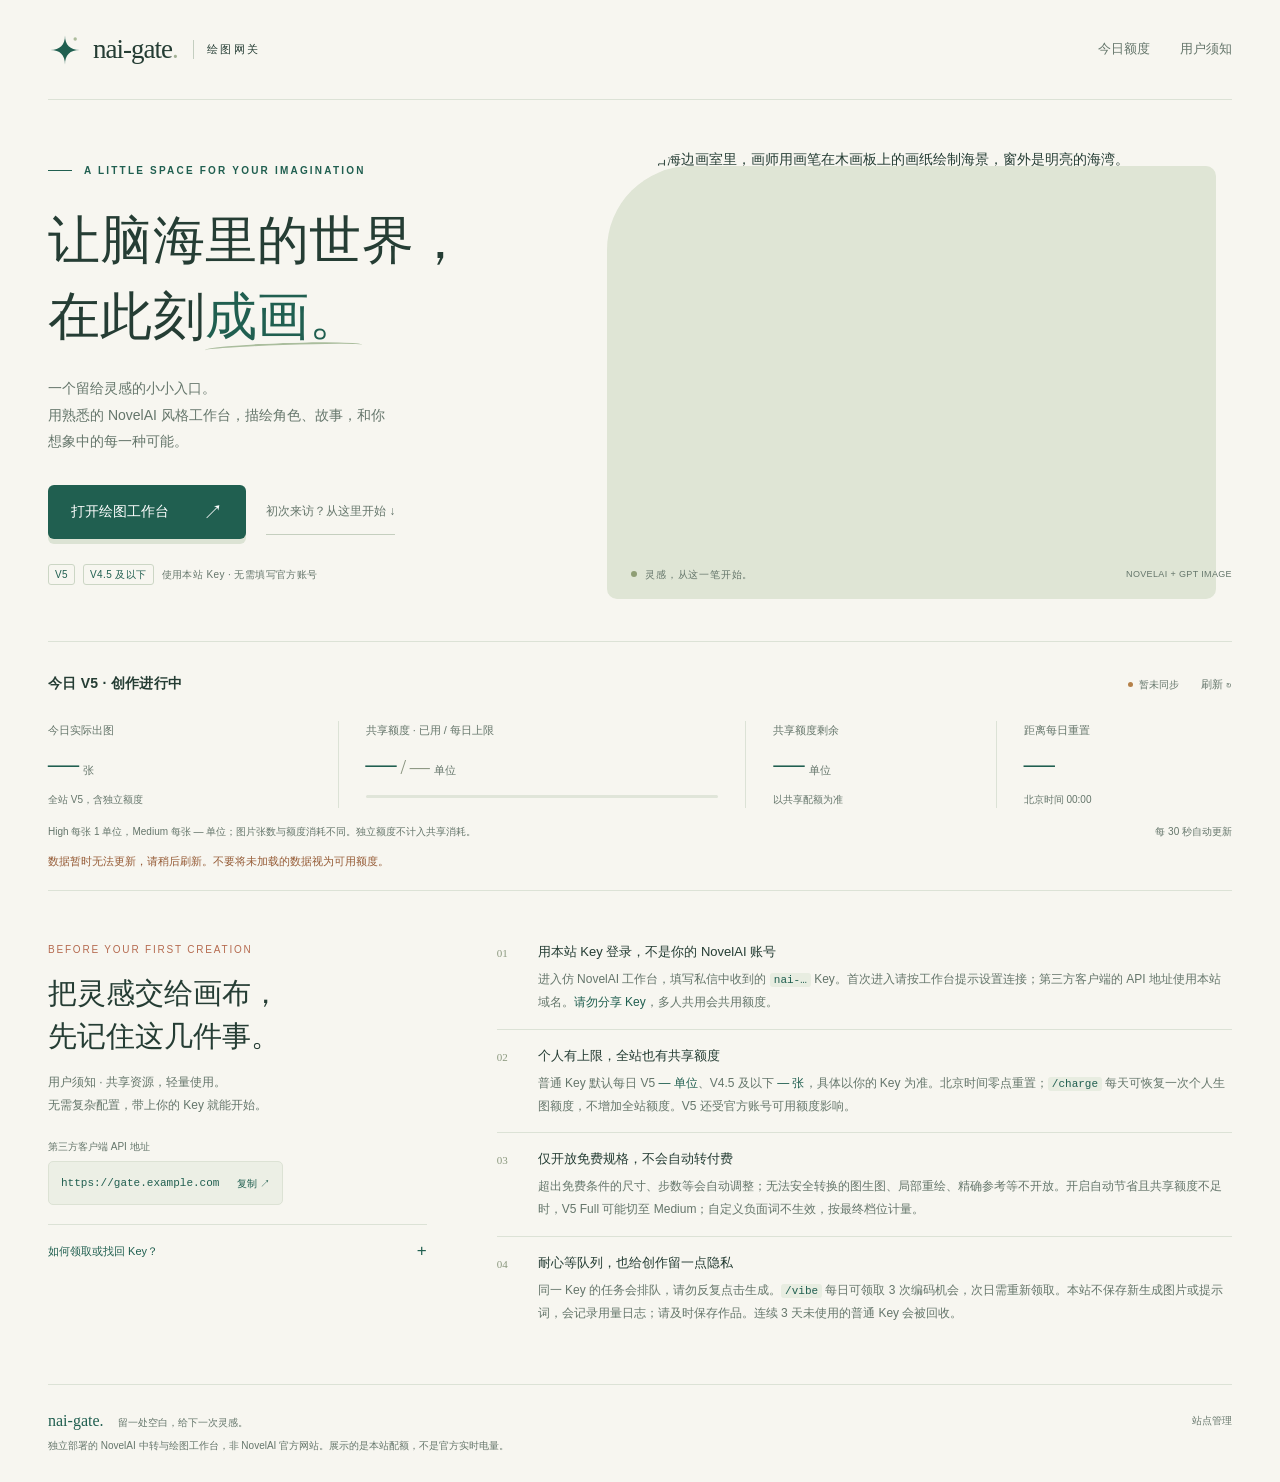
==== app/static/home.html @ 7e998dec "[verified] feat: preserve free-only quotas and Discord self-service integration" ====
<!doctype html>
<html lang="zh-CN">
<head>
<meta charset="utf-8">
<meta name="viewport" content="width=device-width,initial-scale=1">
<meta name="theme-color" content="#f7f6f0">
<meta name="description" content="NAI Gate。进入 NovelAI 风格绘图工作台，查看今日 V5 共享额度，让灵感落在画布上。">
<title>NAI Gate — 让灵感成画</title>
<link rel="icon" href="data:image/svg+xml,%3Csvg xmlns='http://www.w3.org/2000/svg' viewBox='0 0 40 40'%3E%3Crect width='40' height='40' rx='12' fill='%231e6051'/%3E%3Cpath d='M20 7Q20 20 33 20Q20 20 20 33Q20 20 7 20Q20 20 20 7' fill='%23f7f6f0'/%3E%3C/svg%3E">
<style>
:root{--paper:#f7f6f0;--white:#fffefa;--ink:#253d34;--green:#205f50;--green-dark:#16483c;--muted:#65766b;--line:#dce2d6;--soft:#edf0e6;--coral:#b56b50;--serif:"Noto Serif SC","Source Han Serif SC","Songti SC","STSong",serif;--sans:"Noto Sans CJK SC","PingFang SC","Microsoft YaHei",sans-serif}
*{box-sizing:border-box}html{scroll-behavior:smooth;scroll-padding-top:24px}body{margin:0;background:var(--paper);color:var(--ink);font-family:var(--sans);font-size:14px;line-height:1.7;-webkit-font-smoothing:antialiased}a{color:inherit;text-decoration:none}button{font:inherit;cursor:pointer}button,a{-webkit-tap-highlight-color:transparent}a:focus-visible,button:focus-visible,summary:focus-visible{outline:3px solid var(--coral);outline-offset:5px}button:disabled{cursor:wait;opacity:.6}::selection{background:#cee2d0;color:var(--green-dark)}.wrap{width:min(1240px,calc(100% - 96px));margin:auto}.skip{position:fixed;top:8px;left:8px;padding:12px;background:white;z-index:99;transform:translateY(-160%)}.skip:focus{transform:none}.nav{height:100px;display:flex;align-items:center;justify-content:space-between;gap:24px;border-bottom:1px solid var(--line)}.brand{display:flex;align-items:center;gap:11px;flex-shrink:0}.brand-mark{width:34px;height:34px;color:var(--green)}.brand-name{font-size:27px;font-family:Georgia,serif;letter-spacing:-1px;line-height:1}.brand-cn{font-size:11px;letter-spacing:.23em;border-left:1px solid #c4cec0;margin-left:4px;padding-left:13px}.nav-links{display:flex;gap:30px;align-items:center;font-size:13px}.nav-links>a:not(.nav-enter){color:var(--muted)}.nav-links>a:hover{color:var(--green)}.nav-enter{display:inline-flex;align-items:center;gap:20px;border:1px solid #b5c6b8;border-radius:6px;padding:10px 17px;min-height:44px}.arrow{font-family:Arial,sans-serif;font-size:20px;line-height:1;display:inline-block;transition:transform .2s}.nav-enter:hover .arrow,.primary:hover .arrow{transform:translateX(4px)}
.hero{display:grid;grid-template-columns:.9fr 1.1fr;gap:48px;align-items:center;padding:48px 0 42px}.eyebrow{font-size:10px;font-weight:600;letter-spacing:.22em;text-transform:uppercase;display:flex;gap:12px;align-items:center;color:var(--green)}.eyebrow:before{content:"";width:24px;height:1px;background:var(--green)}h1{font-family:var(--serif);font-size:clamp(36px,4.1vw,58px);font-weight:500;line-height:1.45;letter-spacing:.005em;margin:23px 0 21px}h1 em{font-style:normal;color:var(--green);position:relative;white-space:nowrap}h1 em:after{content:"";position:absolute;bottom:-7px;left:0;width:100%;height:7px;border-top:2px solid #aabd9d;border-radius:50%;transform:rotate(-2deg)}.intro{color:var(--muted);font-size:14px;line-height:1.9;margin:0;max-width:340px}.hero-actions{margin-top:30px;display:flex;gap:20px;align-items:center;flex-wrap:wrap}.primary{display:inline-flex;gap:34px;align-items:center;justify-content:space-between;padding:15px 23px;min-height:54px;background:var(--green);color:white;border-radius:6px;transition:background .2s,transform .2s;box-shadow:0 5px 0 #dce3d4;font-size:14px}.primary:hover{background:var(--green-dark);transform:translateY(-2px)}.sub-link{font-size:12px;color:var(--muted);padding:12px 0;border-bottom:1px solid #c5cfbf}.compat{display:flex;align-items:center;gap:8px;margin-top:25px;font-size:10px;letter-spacing:.04em;color:var(--muted)}.compat span{border:1px solid #ccd6c5;border-radius:3px;padding:1px 6px;font-size:10px;color:var(--green)}.art{margin:0;position:relative;padding:0 0 16px 16px}.art:before{content:"";position:absolute;inset:18px 16px 0 0;background:#dfe5d5;border-radius:84px 10px 10px 10px;z-index:-1}.art-image{display:block;width:100%;height:auto;aspect-ratio:3/2;object-fit:cover;object-position:center;border-radius:84px 10px 10px 10px}.art figcaption{display:flex;justify-content:space-between;align-items:center;gap:10px;margin-top:12px;font-size:10px;letter-spacing:.08em;color:var(--muted);padding-left:8px}.art-caption-title{display:flex;gap:8px;align-items:center}.art-caption-title:before{content:"";height:6px;width:6px;border-radius:50%;background:#8f9e75}.art-credit{font-size:9px;letter-spacing:.04em}
.status-section{padding:24px 0 19px;border-top:1px solid var(--line);border-bottom:1px solid var(--line)}.section-top{display:flex;justify-content:space-between;align-items:center;gap:15px;margin-bottom:18px}.section-top h2{font-size:14px;font-weight:600;margin:0;letter-spacing:.02em}.live-controls{display:flex;align-items:center;gap:13px;font-size:10px;color:var(--muted)}.live{display:inline-flex;gap:6px;align-items:center}.dot{width:5px;height:5px;border-radius:50%;background:#839182}.live[data-state="ok"] .dot{background:#3e8c6a}.live[data-state="error"] .dot{background:#b58149}.refresh{border:0;background:transparent;color:var(--muted);padding:9px 0 9px 9px;min-height:36px;font-size:11px}.refresh:hover{color:var(--green)}.stats-grid{display:grid;grid-template-columns:1fr 1.45fr .85fr .9fr;gap:27px}.stat+.stat{border-left:1px solid var(--line);padding-left:27px}.stat-label{font-size:11px;color:var(--muted);margin:0 0 4px}.stat-value{font-family:Georgia,"Times New Roman",serif;font-variant-numeric:tabular-nums;font-size:31px;line-height:1.35;color:var(--green);letter-spacing:-.02em;white-space:nowrap}.stat-value small{font-family:var(--sans);font-size:11px;color:var(--muted);margin-left:5px;letter-spacing:0}.stat-value .denom{font-size:20px;color:#88937e}.stat-description{font-size:10px;margin-top:6px;color:var(--muted)}.progress{height:3px;background:#e0e5d9;margin:10px 0 0;width:100%;overflow:hidden;border-radius:3px}.progress-fill{background:#6a8d63;width:0;height:100%;transition:width .4s}.stats-footnote{font-size:10px;color:var(--muted);margin:15px 0 0;display:flex;justify-content:space-between;gap:15px}.stats-error{font-size:11px;color:#965c37;margin:12px 0 0}.stats-error[hidden]{display:none}
.guide{display:grid;grid-template-columns:.85fr 1.65fr;gap:70px;padding:50px 0 44px}.section-index{font-size:10px;color:var(--coral);letter-spacing:.18em;text-transform:uppercase;margin-bottom:14px}.guide h2{font-family:var(--serif);font-size:29px;font-weight:500;margin:0 0 12px;line-height:1.5}.guide-intro{font-size:12px;line-height:1.9;color:var(--muted);max-width:260px;margin:0 0 22px}.endpoint{display:flex;flex-direction:column;gap:6px}.endpoint-label{font-size:10px;color:var(--muted)}.copy{display:inline-flex;align-items:center;justify-content:space-between;gap:18px;width:fit-content;max-width:100%;padding:10px 12px;background:#ecefe5;border:1px solid #dce2d4;border-radius:5px;color:var(--green);min-height:44px}.copy code{font-size:11px;font-family:"SFMono-Regular",Consolas,monospace}.copy span{font-size:10px}.rules{margin:0;list-style:none;padding:0}.rule{display:grid;grid-template-columns:27px 1fr;gap:14px;padding:15px 0;border-bottom:1px solid var(--line)}.rule:first-child{padding-top:0}.rule:last-child{border-bottom:0}.rule-number{font-size:11px;color:#8b997f;font-family:Georgia,serif;padding-top:3px}.rule h3{font-size:13px;margin:0 0 5px;font-weight:500}.rule p{font-size:12px;line-height:1.9;margin:0;color:var(--muted)}code.command{font-size:11px;color:var(--green);background:#e8ede1;padding:1px 4px;border-radius:3px}.rule strong{color:var(--green);font-weight:500}.faq{border-top:1px solid var(--line);margin-top:19px;padding-top:4px}.faq summary{cursor:pointer;min-height:44px;display:flex;align-items:center;justify-content:space-between;color:var(--green);font-size:11px;list-style:none}.faq summary::-webkit-details-marker{display:none}.faq summary:after{content:"+";font-size:17px}.faq[open] summary:after{content:"−"}.faq p{color:var(--muted);font-size:11px;line-height:1.9;margin:0 0 12px}.foot{display:flex;align-items:flex-start;justify-content:space-between;gap:30px;border-top:1px solid var(--line);padding:22px 0 28px;font-size:10px;color:var(--muted)}.foot-brand{font-family:Georgia,serif;font-size:16px;color:var(--green);margin-right:14px}.foot p{margin:3px 0 0}.foot-right{display:flex;gap:20px;padding-top:5px;flex-shrink:0}.foot a:hover{color:var(--green)}.sr-only{position:absolute;width:1px;height:1px;padding:0;margin:-1px;overflow:hidden;clip:rect(0,0,0,0);white-space:nowrap;border:0}.toast{position:fixed;bottom:24px;left:50%;transform:translateX(-50%);padding:10px 18px;background:var(--green-dark);border-radius:6px;color:white;font-size:12px;z-index:10;box-shadow:0 4px 20px #1c32242b}.toast[hidden]{display:none}
@media(min-width:1500px){.hero{padding-top:60px;padding-bottom:50px}.art-image{height:auto}}
@media(max-width:1020px){.wrap{width:calc(100% - 56px)}.hero{gap:28px;grid-template-columns:1fr 1fr}.art-image{height:auto}.nav-links{gap:20px}h1{font-size:38px}.hero-actions{gap:14px}.primary{padding:14px 18px;gap:24px}.stats-grid{gap:18px}.stat+.stat{padding-left:18px}.guide{gap:35px;grid-template-columns:.9fr 1.4fr}.stat-value{font-size:28px}}
@media(max-width:760px){.wrap{width:calc(100% - 40px)}.nav{height:78px}.brand-name{font-size:25px}.brand-cn{display:none}.nav-links{gap:16px}.nav-links .nav-status{display:none}.nav-links>a:not(.nav-enter){font-size:11px}.nav-enter{padding:9px 12px;gap:13px;font-size:11px}.hero{grid-template-columns:1fr;padding-top:30px;gap:29px;padding-bottom:29px}.eyebrow{font-size:9px}h1{font-size:40px;line-height:1.4;margin:19px 0 18px}h1 br{display:none}.intro{max-width:100%;font-size:12px}.hero-actions{margin-top:24px;gap:22px}.compat{margin-top:20px}.art{padding-left:10px;padding-bottom:11px}.art:before{inset:12px 10px 0 0;border-radius:55px 8px 8px 8px}.art-image{height:auto;aspect-ratio:3/2;object-position:center;border-radius:55px 8px 8px 8px}.art figcaption{font-size:9px;margin-top:9px}.art-credit{font-size:8px}.status-section{padding-top:19px}.section-top{margin-bottom:14px}.section-top h2{font-size:13px}.live-controls{gap:6px;font-size:9px}.stats-grid{grid-template-columns:1fr 1fr;gap:20px 18px}.stat+.stat{padding-left:18px}.stat:nth-child(3){padding-left:0;border-left:0}.stat-value{font-size:29px}.stat-label{font-size:10px}.stats-footnote{display:block;font-size:9px;line-height:1.9}.stats-footnote span{display:block}.guide{grid-template-columns:1fr;gap:26px;padding:34px 0 25px}.section-index{margin-bottom:8px}.guide h2{font-size:27px}.guide-intro{max-width:none;margin-bottom:15px}.endpoint{flex-direction:row;align-items:center;gap:14px;flex-wrap:wrap}.rule{gap:10px;padding:15px 0}.rule h3{font-size:13px}.rule p{font-size:12px}.faq{margin-top:12px}.foot{flex-direction:column;gap:12px;padding-top:20px}.foot-right{gap:25px;padding-top:0}.foot-right a{display:inline-flex;align-items:center;padding:7px 0;min-height:44px}.refresh{min-height:44px}}
@media(max-width:370px){.wrap{width:calc(100% - 32px)}h1{font-size:35px}.nav-links{gap:11px}.nav-links>a:not(.nav-enter){font-size:10px}.hero-actions{gap:15px}.primary{font-size:13px;padding:13px 15px}.art-credit{max-width:100px;text-align:right}.stat-value{font-size:26px}.stat-value .denom{font-size:17px}}
@media(prefers-reduced-motion:reduce){html{scroll-behavior:auto}*,*:before,*:after{transition:none!important;animation:none!important}}
</style>
</head>
<body>
<a class="skip" href="#main">跳至正文</a>
<div class="wrap">
<header class="nav">
<a class="brand" href="/" aria-label="NAI Gate首页"><svg class="brand-mark" viewBox="0 0 40 40" fill="none" aria-hidden="true"><path d="M20 3C20 14 26 20 37 20C26 20 20 26 20 37C20 26 14 20 3 20C14 20 20 14 20 3Z" fill="currentColor"/><circle cx="32" cy="7" r="2" fill="#adbd9d"/></svg><span class="brand-name">nai-gate<span style="color:#a3b195">.</span></span><span class="brand-cn">绘图网关</span></a>
<nav class="nav-links" aria-label="主导航"><a class="nav-status" href="#today">今日额度</a><a href="#guide">用户须知</a></nav>
</header>
<main id="main">
<section class="hero" aria-labelledby="hero-title">
<div class="hero-copy"><div class="eyebrow">A little space for your imagination</div><h1 id="hero-title">让脑海里的世界，<br>在此刻<em>成画。</em></h1><p class="intro">一个留给灵感的小小入口。<br>用熟悉的 NovelAI 风格工作台，描绘角色、故事，和你想象中的每一种可能。</p><div class="hero-actions"><a class="primary" href="/workbench/">打开绘图工作台 <span class="arrow" aria-hidden="true">↗</span></a><a class="sub-link" href="#guide">初次来访？从这里开始 ↓</a></div><div class="compat"><span>V5</span><span>V4.5 及以下</span> 使用本站 Key · 无需填写官方账号</div></div>
<figure class="art"><img class="art-image" src="/assets/gate-atelier-v1.webp?v=756417852335&amp;rev=2" width="1536" height="1024" alt="午后海边画室里，画师用画笔在木画板上的画纸绘制海景，窗外是明亮的海湾。" fetchpriority="high"><figcaption><span class="art-caption-title">灵感，从这一笔开始。</span><span class="art-credit">NOVELAI + GPT IMAGE</span></figcaption></figure>
</section>
<section class="status-section" id="today" aria-labelledby="today-title">
<div class="section-top"><h2 id="today-title">今日 V5 · 创作进行中</h2><div class="live-controls"><span class="live" id="live-state" data-state="loading"><span class="dot"></span><span id="live-label">正在读取</span></span><button class="refresh" id="refresh" type="button" aria-label="刷新今日 V5 数据">刷新 ↻</button></div></div>
<div class="stats-grid" aria-live="polite" aria-atomic="true">
<div class="stat"><p class="stat-label">今日实际出图</p><div class="stat-value"><span id="images">—</span><small>张</small></div><div class="stat-description">全站 V5，含独立额度</div></div>
<div class="stat"><p class="stat-label">共享额度 · 已用 / 每日上限</p><div class="stat-value"><span id="used">—</span><span class="denom"> / <span id="limit">—</span></span><small>单位</small></div><div class="progress" role="progressbar" aria-label="今日共享 V5 额度使用情况" aria-valuemin="0" aria-valuemax="100" aria-valuenow="0" id="progress"><div class="progress-fill" id="progress-fill"></div></div></div>
<div class="stat"><p class="stat-label">共享额度剩余</p><div class="stat-value"><span id="remaining">—</span><small>单位</small></div><div class="stat-description" id="capacity-note">以共享配额为准</div></div>
<div class="stat"><p class="stat-label">距离每日重置</p><div class="stat-value"><span id="countdown">—</span></div><div class="stat-description" id="reset-note">北京时间 00:00</div></div>
</div>
<p class="stats-footnote"><span>High 每张 1 单位，Medium 每张 <span id="medium-cost" style="display:inline">—</span> 单位；图片张数与额度消耗不同。独立额度不计入共享消耗。</span><span id="updated">每 30 秒自动更新</span></p>
<p class="stats-error" id="stats-error" role="status" hidden>数据暂时无法更新，请稍后刷新。不要将未加载的数据视为可用额度。</p>
<noscript><p class="stats-error">请启用 JavaScript 查看实时数量与额度。工作台入口和用户须知仍可正常使用。</p></noscript>
</section>
<section class="guide" id="guide" aria-labelledby="guide-title">
<div><div class="section-index">Before your first creation</div><h2 id="guide-title">把灵感交给画布，<br>先记住这几件事。</h2><p class="guide-intro">用户须知 · 共享资源，轻量使用。<br>无需复杂配置，带上你的 Key 就能开始。</p><div class="endpoint"><span class="endpoint-label">第三方客户端 API 地址</span><button class="copy" type="button" id="copy-api" aria-label="复制 API 地址 https://gate.example.com"><code>https://gate.example.com</code><span id="copy-label">复制 ↗</span></button></div><details class="faq"><summary>如何领取或找回 Key？</summary><p>在本站 Discord 服务器使用 <code class="command">/register</code> 申请（以当时开放状态及资格要求为准），Key 仅通过私信发送。已有 Key 或因连续 3 天未使用而被回收，可使用 <code class="command">/find</code> 找回。请允许机器人私信，不要在公开频道粘贴 Key。</p></details></div>
<div><ol class="rules">
<li class="rule"><span class="rule-number" aria-hidden="true">01</span><div><h3>用本站 Key 登录，不是你的 NovelAI 账号</h3><p>进入仿 NovelAI 工作台，填写私信中收到的 <code class="command">nai-…</code> Key。首次进入请按工作台提示设置连接；第三方客户端的 API 地址使用本站域名。<strong>请勿分享 Key</strong>，多人共用会共用额度。</p></div></li>
<li class="rule"><span class="rule-number" aria-hidden="true">02</span><div><h3>个人有上限，全站也有共享额度</h3><p>普通 Key 默认每日 V5 <strong><span id="personal-v5">—</span> 单位</strong>、V4.5 及以下 <strong><span id="personal-legacy">—</span> 张</strong>，具体以你的 Key 为准。北京时间零点重置；<code class="command">/charge</code> 每天可恢复一次个人生图额度，不增加全站额度。V5 还受官方账号可用额度影响。</p></div></li>
<li class="rule"><span class="rule-number" aria-hidden="true">03</span><div><h3>仅开放免费规格，不会自动转付费</h3><p>超出免费条件的尺寸、步数等会自动调整；无法安全转换的图生图、局部重绘、精确参考等不开放。开启自动节省且共享额度不足时，V5 Full 可能切至 Medium；自定义负面词不生效，按最终档位计量。</p></div></li>
<li class="rule"><span class="rule-number" aria-hidden="true">04</span><div><h3>耐心等队列，也给创作留一点隐私</h3><p>同一 Key 的任务会排队，请勿反复点击生成。<code class="command">/vibe</code> 每日可领取 3 次编码机会，次日需重新领取。本站不保存新生成图片或提示词，会记录用量日志；请及时保存作品。连续 3 天未使用的普通 Key 会被回收。</p></div></li>
</ol></div>
</section>
</main>
<footer class="foot"><div><span class="foot-brand">nai-gate.</span><span>留一处空白，给下一次灵感。</span><p>独立部署的 NovelAI 中转与绘图工作台，非 NovelAI 官方网站。展示的是本站配额，不是官方实时电量。</p></div><div class="foot-right"><a href="/admin">站点管理</a></div></footer>
</div>
<div class="toast" id="toast" role="status" aria-live="polite" hidden></div>
<script>
(() => {
'use strict';
const $ = id => document.getElementById(id);
const fmt = value => new Intl.NumberFormat('zh-CN', {maximumFractionDigits:2}).format(value);
let busy = false, resetAt = 0, serverOffset = 0, day = '', toastTimer, loaded = false;
function showToast(message) { $('toast').textContent = message; $('toast').hidden = false; clearTimeout(toastTimer); toastTimer = setTimeout(() => {$('toast').hidden = true;}, 3000); }
function tick() {
  if (!resetAt) return;
  const left = Math.max(0, Math.ceil(resetAt - (Date.now()/1000 + serverOffset)));
  const h = String(Math.floor(left/3600)).padStart(2,'0');
  const m = String(Math.floor(left%3600/60)).padStart(2,'0');
  const s = String(left%60).padStart(2,'0');
  $('countdown').textContent = `${h}:${m}:${s}`;
  if (!left && !busy) { resetAt = 0; refresh(); }
}
async function refresh() {
  if (busy) return;
  busy = true; $('refresh').disabled = true;
  try {
    const response = await fetch('/api/public/stats', {cache:'no-store', credentials:'omit', signal:AbortSignal.timeout(12000)});
    if (!response.ok) throw new Error('stats_unavailable');
    const data = await response.json();
    for (const key of ['v5_images_today','shared_v5_used','shared_v5_limit','medium_cost','personal_v5_limit','personal_legacy_limit','refreshed_at']) {
      if (typeof data[key] !== 'number' || !Number.isFinite(data[key]) || data[key] < 0) throw new Error('invalid_stats');
    }
    $('images').textContent = fmt(data.v5_images_today);
    $('used').textContent = fmt(data.shared_v5_used);
    const limited = data.shared_v5_limit > 0;
    $('limit').textContent = limited ? fmt(data.shared_v5_limit) : '不限';
    $('remaining').textContent = limited ? fmt(Math.max(0, data.shared_v5_limit-data.shared_v5_used)) : '不限';
    $('capacity-note').textContent = limited && data.shared_v5_used >= data.shared_v5_limit ? '今日共享额度已用尽' : '以共享配额为准';
    const percent = limited ? Math.min(100,Math.max(0,data.shared_v5_used/data.shared_v5_limit*100)) : 0;
    $('progress-fill').style.width = `${percent}%`;
    $('progress').setAttribute('aria-valuenow',String(Math.round(percent)));
    $('progress').setAttribute('aria-valuetext',limited ? `${fmt(data.shared_v5_used)} / ${fmt(data.shared_v5_limit)} 单位` : '未设置本站共享上限');
    $('medium-cost').textContent = fmt(data.medium_cost);
    $('personal-v5').textContent = data.personal_v5_limit > 0 ? fmt(data.personal_v5_limit) : '不限';
    $('personal-legacy').textContent = data.personal_legacy_limit > 0 ? fmt(data.personal_legacy_limit) : '不限';
    serverOffset = data.refreshed_at - Date.now()/1000;
    resetAt = typeof data.reset_at === 'number' ? data.reset_at : Date.parse(data.reset_at)/1000;
    day = data.day;
    $('reset-note').textContent = data.timezone === 'Asia/Shanghai' ? '北京时间 00:00' : `${data.timezone} 00:00`;
    if (Number.isFinite(resetAt)) tick(); else { resetAt = 0; $('countdown').textContent = '零点'; }
    const clock = new Intl.DateTimeFormat('zh-CN',{timeZone:data.timezone,hour:'2-digit',minute:'2-digit',second:'2-digit',hour12:false}).format(new Date(data.refreshed_at*1000));
    $('updated').textContent = `${day} · ${clock} 更新 · 每 30 秒刷新`;
    $('live-state').dataset.state = 'ok'; $('live-label').textContent = '数据已同步';
    $('stats-error').hidden = true; loaded = true;
  } catch (_) {
    $('live-state').dataset.state = 'error'; $('live-label').textContent = '暂未同步';
    $('stats-error').textContent = loaded ? '数据暂时无法更新，当前保留上次结果，请勿将其视为实时可用额度。' : '数据暂时无法更新，请稍后刷新。不要将未加载的数据视为可用额度。';
    $('stats-error').hidden = false;
    if (loaded) $('updated').textContent = '上次更新：' + $('updated').textContent.replace(/^上次更新：/,'').replace(' · 每 30 秒刷新','');
  } finally { busy = false; $('refresh').disabled = false; }
}
$('refresh').addEventListener('click',refresh);
$('copy-api').addEventListener('click',async () => {
  try { await navigator.clipboard.writeText('https://gate.example.com'); $('copy-label').textContent = '已复制 ✓'; showToast('API 地址已复制'); setTimeout(() => {$('copy-label').textContent = '复制 ↗';},2500); }
  catch (_) { showToast('无法自动复制，请手动复制 https://gate.example.com'); }
});
refresh();
setInterval(() => {if (!document.hidden) refresh();},30000);
setInterval(() => {if (!document.hidden) tick();},1000);
document.addEventListener('visibilitychange', () => { if (!document.hidden) refresh(); });
})();
</script>
</body>
</html>
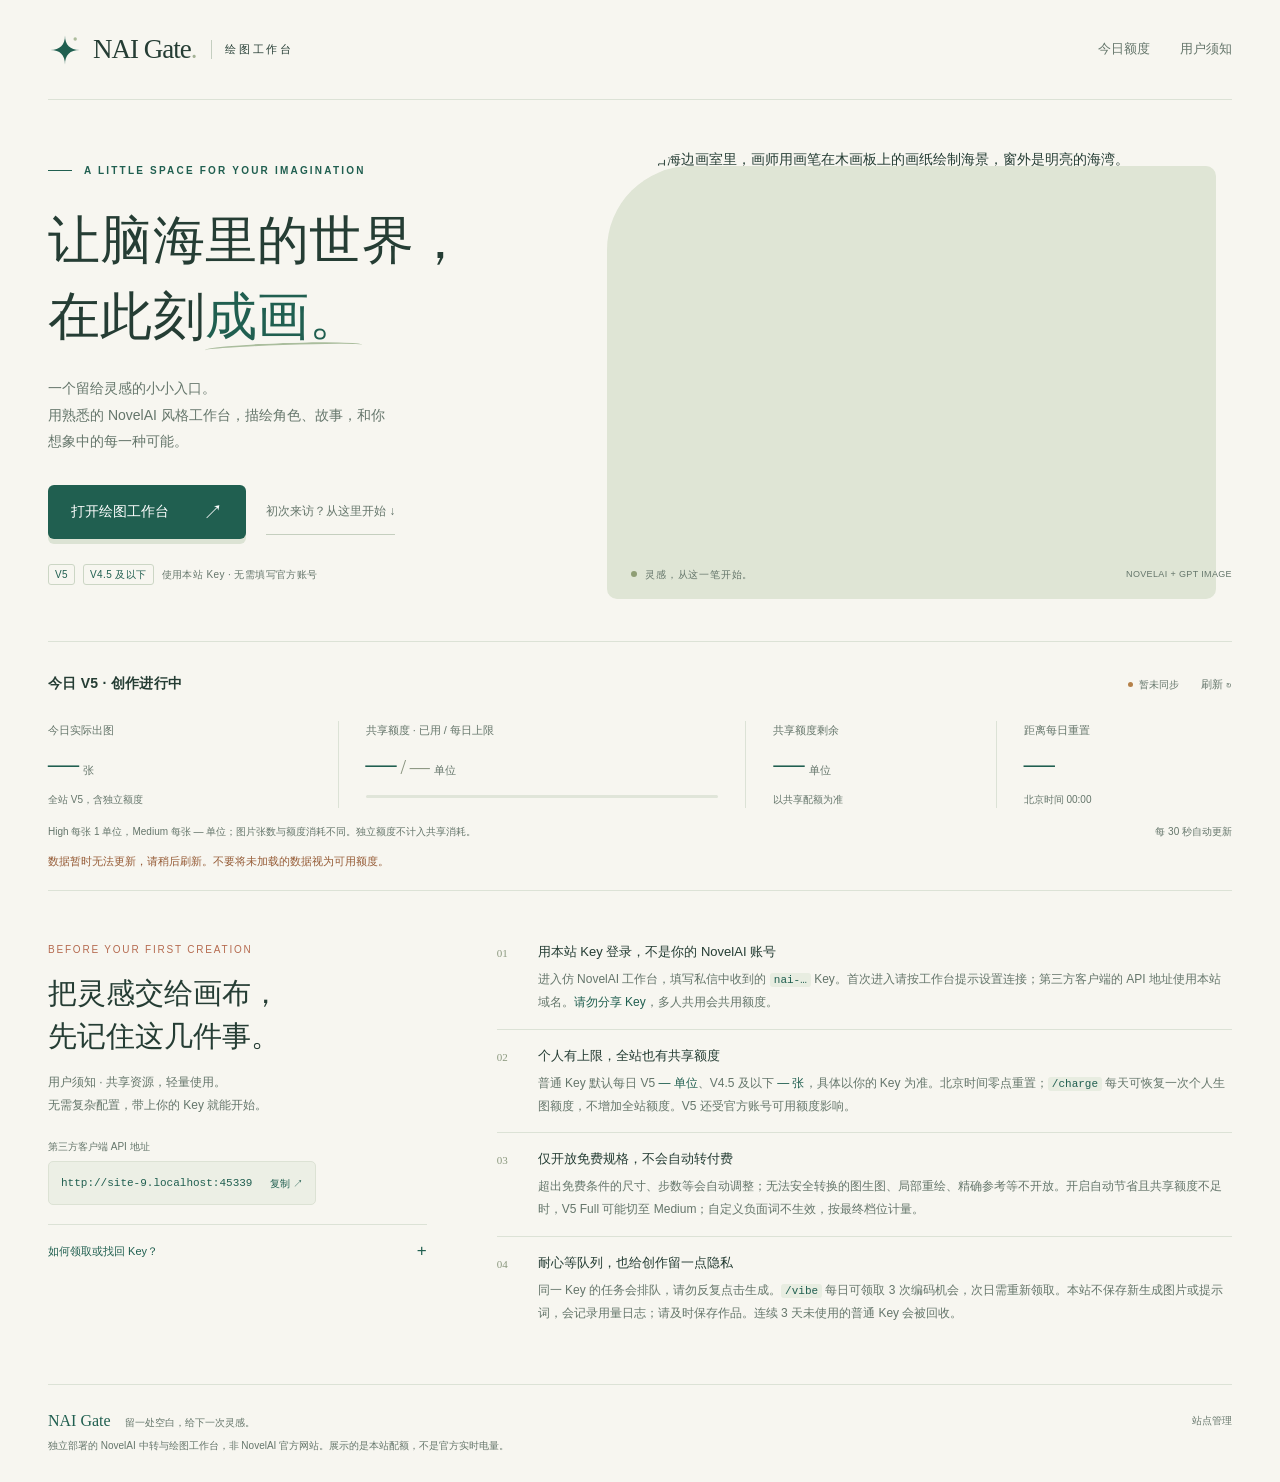
==== commit b1362215: "[verified] fix: remove private deployment details from public source" ====
--- a/app/static/home.html
+++ b/app/static/home.html
@@ -24,7 +24,7 @@
 <a class="skip" href="#main">跳至正文</a>
 <div class="wrap">
 <header class="nav">
-<a class="brand" href="/" aria-label="NAI Gate首页"><svg class="brand-mark" viewBox="0 0 40 40" fill="none" aria-hidden="true"><path d="M20 3C20 14 26 20 37 20C26 20 20 26 20 37C20 26 14 20 3 20C14 20 20 14 20 3Z" fill="currentColor"/><circle cx="32" cy="7" r="2" fill="#adbd9d"/></svg><span class="brand-name">nai-gate<span style="color:#a3b195">.</span></span><span class="brand-cn">绘图网关</span></a>
+<a class="brand" href="/" aria-label="NAI Gate 首页"><svg class="brand-mark" viewBox="0 0 40 40" fill="none" aria-hidden="true"><path d="M20 3C20 14 26 20 37 20C26 20 20 26 20 37C20 26 14 20 3 20C14 20 20 14 20 3Z" fill="currentColor"/><circle cx="32" cy="7" r="2" fill="#adbd9d"/></svg><span class="brand-name">NAI Gate<span style="color:#a3b195">.</span></span><span class="brand-cn">绘图工作台</span></a>
 <nav class="nav-links" aria-label="主导航"><a class="nav-status" href="#today">今日额度</a><a href="#guide">用户须知</a></nav>
 </header>
 <main id="main">
@@ -45,7 +45,7 @@
 <noscript><p class="stats-error">请启用 JavaScript 查看实时数量与额度。工作台入口和用户须知仍可正常使用。</p></noscript>
 </section>
 <section class="guide" id="guide" aria-labelledby="guide-title">
-<div><div class="section-index">Before your first creation</div><h2 id="guide-title">把灵感交给画布，<br>先记住这几件事。</h2><p class="guide-intro">用户须知 · 共享资源，轻量使用。<br>无需复杂配置，带上你的 Key 就能开始。</p><div class="endpoint"><span class="endpoint-label">第三方客户端 API 地址</span><button class="copy" type="button" id="copy-api" aria-label="复制 API 地址 https://gate.example.com"><code>https://gate.example.com</code><span id="copy-label">复制 ↗</span></button></div><details class="faq"><summary>如何领取或找回 Key？</summary><p>在本站 Discord 服务器使用 <code class="command">/register</code> 申请（以当时开放状态及资格要求为准），Key 仅通过私信发送。已有 Key 或因连续 3 天未使用而被回收，可使用 <code class="command">/find</code> 找回。请允许机器人私信，不要在公开频道粘贴 Key。</p></details></div>
+<div><div class="section-index">Before your first creation</div><h2 id="guide-title">把灵感交给画布，<br>先记住这几件事。</h2><p class="guide-intro">用户须知 · 共享资源，轻量使用。<br>无需复杂配置，带上你的 Key 就能开始。</p><div class="endpoint"><span class="endpoint-label">第三方客户端 API 地址</span><button class="copy" type="button" id="copy-api" aria-label="复制当前站点 API 地址"><code id="api-origin">当前站点地址</code><span id="copy-label">复制 ↗</span></button></div><details class="faq"><summary>如何领取或找回 Key？</summary><p>在本站 Discord 服务器使用 <code class="command">/register</code> 申请（以当时开放状态及资格要求为准），Key 仅通过私信发送。已有 Key 或因连续 3 天未使用而被回收，可使用 <code class="command">/find</code> 找回。请允许机器人私信，不要在公开频道粘贴 Key。</p></details></div>
 <div><ol class="rules">
 <li class="rule"><span class="rule-number" aria-hidden="true">01</span><div><h3>用本站 Key 登录，不是你的 NovelAI 账号</h3><p>进入仿 NovelAI 工作台，填写私信中收到的 <code class="command">nai-…</code> Key。首次进入请按工作台提示设置连接；第三方客户端的 API 地址使用本站域名。<strong>请勿分享 Key</strong>，多人共用会共用额度。</p></div></li>
 <li class="rule"><span class="rule-number" aria-hidden="true">02</span><div><h3>个人有上限，全站也有共享额度</h3><p>普通 Key 默认每日 V5 <strong><span id="personal-v5">—</span> 单位</strong>、V4.5 及以下 <strong><span id="personal-legacy">—</span> 张</strong>，具体以你的 Key 为准。北京时间零点重置；<code class="command">/charge</code> 每天可恢复一次个人生图额度，不增加全站额度。V5 还受官方账号可用额度影响。</p></div></li>
@@ -54,13 +54,16 @@
 </ol></div>
 </section>
 </main>
-<footer class="foot"><div><span class="foot-brand">nai-gate.</span><span>留一处空白，给下一次灵感。</span><p>独立部署的 NovelAI 中转与绘图工作台，非 NovelAI 官方网站。展示的是本站配额，不是官方实时电量。</p></div><div class="foot-right"><a href="/admin">站点管理</a></div></footer>
+<footer class="foot"><div><span class="foot-brand">NAI Gate</span><span>留一处空白，给下一次灵感。</span><p>独立部署的 NovelAI 中转与绘图工作台，非 NovelAI 官方网站。展示的是本站配额，不是官方实时电量。</p></div><div class="foot-right"><a href="/admin">站点管理</a></div></footer>
 </div>
 <div class="toast" id="toast" role="status" aria-live="polite" hidden></div>
 <script>
 (() => {
 'use strict';
 const $ = id => document.getElementById(id);
+const apiOrigin = window.location.origin;
+$('api-origin').textContent = apiOrigin;
+$('copy-api').setAttribute('aria-label', `复制 API 地址 ${apiOrigin}`);
 const fmt = value => new Intl.NumberFormat('zh-CN', {maximumFractionDigits:2}).format(value);
 let busy = false, resetAt = 0, serverOffset = 0, day = '', toastTimer, loaded = false;
 function showToast(message) { $('toast').textContent = message; $('toast').hidden = false; clearTimeout(toastTimer); toastTimer = setTimeout(() => {$('toast').hidden = true;}, 3000); }
@@ -114,8 +117,8 @@
 }
 $('refresh').addEventListener('click',refresh);
 $('copy-api').addEventListener('click',async () => {
-  try { await navigator.clipboard.writeText('https://gate.example.com'); $('copy-label').textContent = '已复制 ✓'; showToast('API 地址已复制'); setTimeout(() => {$('copy-label').textContent = '复制 ↗';},2500); }
-  catch (_) { showToast('无法自动复制，请手动复制 https://gate.example.com'); }
+  try { await navigator.clipboard.writeText(apiOrigin); $('copy-label').textContent = '已复制 ✓'; showToast('API 地址已复制'); setTimeout(() => {$('copy-label').textContent = '复制 ↗';},2500); }
+  catch (_) { showToast(`无法自动复制，请手动复制 ${apiOrigin}`); }
 });
 refresh();
 setInterval(() => {if (!document.hidden) refresh();},30000);
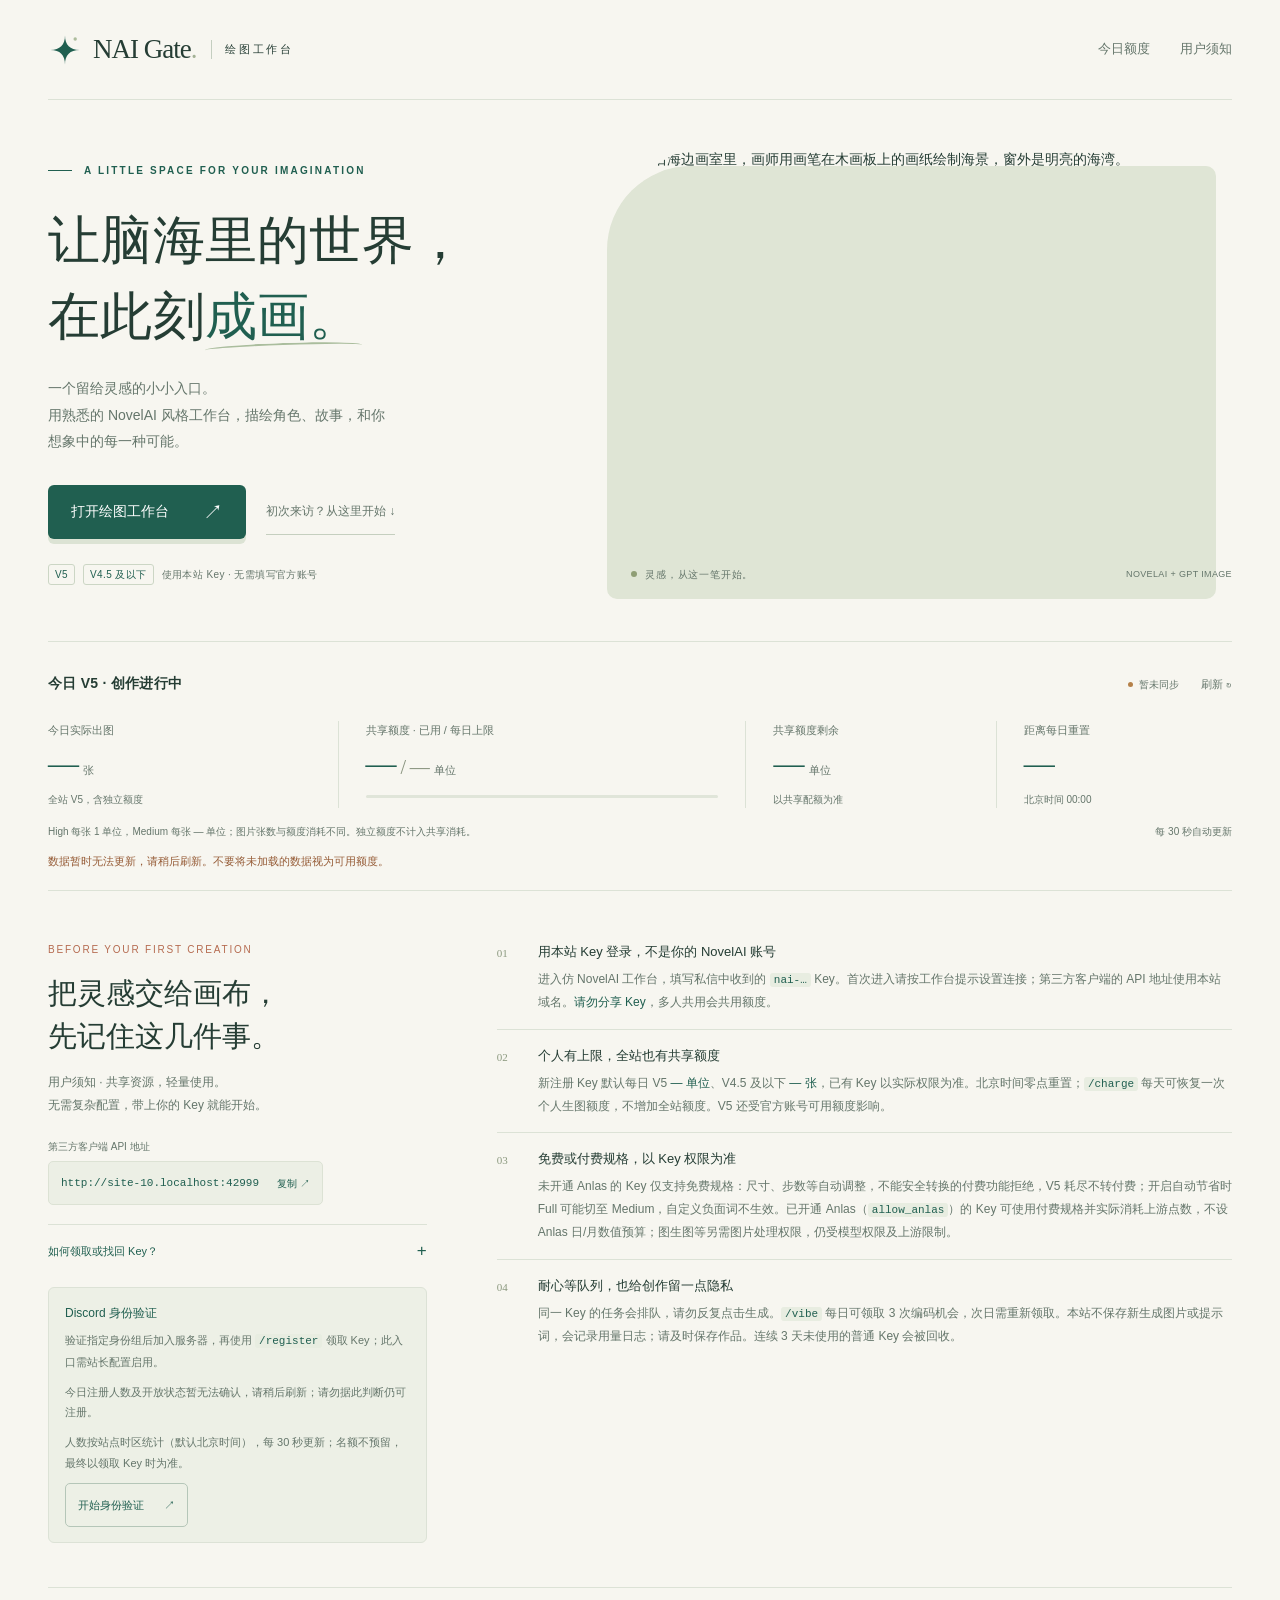
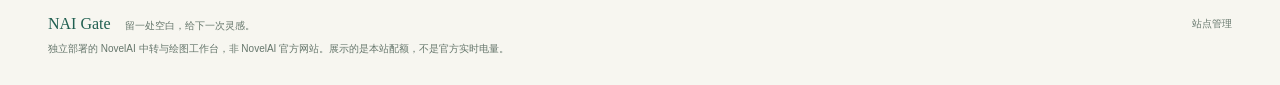
==== commit c44dc329: "[verified] feat: sync registration controls and queue observability" ====
--- a/app/static/home.html
+++ b/app/static/home.html
@@ -13,6 +13,7 @@
 .hero{display:grid;grid-template-columns:.9fr 1.1fr;gap:48px;align-items:center;padding:48px 0 42px}.eyebrow{font-size:10px;font-weight:600;letter-spacing:.22em;text-transform:uppercase;display:flex;gap:12px;align-items:center;color:var(--green)}.eyebrow:before{content:"";width:24px;height:1px;background:var(--green)}h1{font-family:var(--serif);font-size:clamp(36px,4.1vw,58px);font-weight:500;line-height:1.45;letter-spacing:.005em;margin:23px 0 21px}h1 em{font-style:normal;color:var(--green);position:relative;white-space:nowrap}h1 em:after{content:"";position:absolute;bottom:-7px;left:0;width:100%;height:7px;border-top:2px solid #aabd9d;border-radius:50%;transform:rotate(-2deg)}.intro{color:var(--muted);font-size:14px;line-height:1.9;margin:0;max-width:340px}.hero-actions{margin-top:30px;display:flex;gap:20px;align-items:center;flex-wrap:wrap}.primary{display:inline-flex;gap:34px;align-items:center;justify-content:space-between;padding:15px 23px;min-height:54px;background:var(--green);color:white;border-radius:6px;transition:background .2s,transform .2s;box-shadow:0 5px 0 #dce3d4;font-size:14px}.primary:hover{background:var(--green-dark);transform:translateY(-2px)}.sub-link{font-size:12px;color:var(--muted);padding:12px 0;border-bottom:1px solid #c5cfbf}.compat{display:flex;align-items:center;gap:8px;margin-top:25px;font-size:10px;letter-spacing:.04em;color:var(--muted)}.compat span{border:1px solid #ccd6c5;border-radius:3px;padding:1px 6px;font-size:10px;color:var(--green)}.art{margin:0;position:relative;padding:0 0 16px 16px}.art:before{content:"";position:absolute;inset:18px 16px 0 0;background:#dfe5d5;border-radius:84px 10px 10px 10px;z-index:-1}.art-image{display:block;width:100%;height:auto;aspect-ratio:3/2;object-fit:cover;object-position:center;border-radius:84px 10px 10px 10px}.art figcaption{display:flex;justify-content:space-between;align-items:center;gap:10px;margin-top:12px;font-size:10px;letter-spacing:.08em;color:var(--muted);padding-left:8px}.art-caption-title{display:flex;gap:8px;align-items:center}.art-caption-title:before{content:"";height:6px;width:6px;border-radius:50%;background:#8f9e75}.art-credit{font-size:9px;letter-spacing:.04em}
 .status-section{padding:24px 0 19px;border-top:1px solid var(--line);border-bottom:1px solid var(--line)}.section-top{display:flex;justify-content:space-between;align-items:center;gap:15px;margin-bottom:18px}.section-top h2{font-size:14px;font-weight:600;margin:0;letter-spacing:.02em}.live-controls{display:flex;align-items:center;gap:13px;font-size:10px;color:var(--muted)}.live{display:inline-flex;gap:6px;align-items:center}.dot{width:5px;height:5px;border-radius:50%;background:#839182}.live[data-state="ok"] .dot{background:#3e8c6a}.live[data-state="error"] .dot{background:#b58149}.refresh{border:0;background:transparent;color:var(--muted);padding:9px 0 9px 9px;min-height:36px;font-size:11px}.refresh:hover{color:var(--green)}.stats-grid{display:grid;grid-template-columns:1fr 1.45fr .85fr .9fr;gap:27px}.stat+.stat{border-left:1px solid var(--line);padding-left:27px}.stat-label{font-size:11px;color:var(--muted);margin:0 0 4px}.stat-value{font-family:Georgia,"Times New Roman",serif;font-variant-numeric:tabular-nums;font-size:31px;line-height:1.35;color:var(--green);letter-spacing:-.02em;white-space:nowrap}.stat-value small{font-family:var(--sans);font-size:11px;color:var(--muted);margin-left:5px;letter-spacing:0}.stat-value .denom{font-size:20px;color:#88937e}.stat-description{font-size:10px;margin-top:6px;color:var(--muted)}.progress{height:3px;background:#e0e5d9;margin:10px 0 0;width:100%;overflow:hidden;border-radius:3px}.progress-fill{background:#6a8d63;width:0;height:100%;transition:width .4s}.stats-footnote{font-size:10px;color:var(--muted);margin:15px 0 0;display:flex;justify-content:space-between;gap:15px}.stats-error{font-size:11px;color:#965c37;margin:12px 0 0}.stats-error[hidden]{display:none}
 .guide{display:grid;grid-template-columns:.85fr 1.65fr;gap:70px;padding:50px 0 44px}.section-index{font-size:10px;color:var(--coral);letter-spacing:.18em;text-transform:uppercase;margin-bottom:14px}.guide h2{font-family:var(--serif);font-size:29px;font-weight:500;margin:0 0 12px;line-height:1.5}.guide-intro{font-size:12px;line-height:1.9;color:var(--muted);max-width:260px;margin:0 0 22px}.endpoint{display:flex;flex-direction:column;gap:6px}.endpoint-label{font-size:10px;color:var(--muted)}.copy{display:inline-flex;align-items:center;justify-content:space-between;gap:18px;width:fit-content;max-width:100%;padding:10px 12px;background:#ecefe5;border:1px solid #dce2d4;border-radius:5px;color:var(--green);min-height:44px}.copy code{font-size:11px;font-family:"SFMono-Regular",Consolas,monospace}.copy span{font-size:10px}.rules{margin:0;list-style:none;padding:0}.rule{display:grid;grid-template-columns:27px 1fr;gap:14px;padding:15px 0;border-bottom:1px solid var(--line)}.rule:first-child{padding-top:0}.rule:last-child{border-bottom:0}.rule-number{font-size:11px;color:#8b997f;font-family:Georgia,serif;padding-top:3px}.rule h3{font-size:13px;margin:0 0 5px;font-weight:500}.rule p{font-size:12px;line-height:1.9;margin:0;color:var(--muted)}code.command{font-size:11px;color:var(--green);background:#e8ede1;padding:1px 4px;border-radius:3px}.rule strong{color:var(--green);font-weight:500}.faq{border-top:1px solid var(--line);margin-top:19px;padding-top:4px}.faq summary{cursor:pointer;min-height:44px;display:flex;align-items:center;justify-content:space-between;color:var(--green);font-size:11px;list-style:none}.faq summary::-webkit-details-marker{display:none}.faq summary:after{content:"+";font-size:17px}.faq[open] summary:after{content:"−"}.faq p{color:var(--muted);font-size:11px;line-height:1.9;margin:0 0 12px}.foot{display:flex;align-items:flex-start;justify-content:space-between;gap:30px;border-top:1px solid var(--line);padding:22px 0 28px;font-size:10px;color:var(--muted)}.foot-brand{font-family:Georgia,serif;font-size:16px;color:var(--green);margin-right:14px}.foot p{margin:3px 0 0}.foot-right{display:flex;gap:20px;padding-top:5px;flex-shrink:0}.foot a:hover{color:var(--green)}.sr-only{position:absolute;width:1px;height:1px;padding:0;margin:-1px;overflow:hidden;clip:rect(0,0,0,0);white-space:nowrap;border:0}.toast{position:fixed;bottom:24px;left:50%;transform:translateX(-50%);padding:10px 18px;background:var(--green-dark);border-radius:6px;color:white;font-size:12px;z-index:10;box-shadow:0 4px 20px #1c32242b}.toast[hidden]{display:none}
+.discord-verify{margin-top:14px;padding:15px 16px;border:1px solid var(--line);border-radius:6px;background:var(--soft)}.discord-verify h3{font-size:12px;font-weight:500;color:var(--green);margin:0 0 6px}.discord-verify p{font-size:11px;line-height:1.9;color:var(--muted);margin:0 0 9px}.discord-verify a{display:inline-flex;align-items:center;gap:20px;min-height:44px;padding:8px 12px;border:1px solid #b5c6b8;border-radius:5px;color:var(--green);font-size:11px}.discord-verify a:hover{background:var(--white)}
 @media(min-width:1500px){.hero{padding-top:60px;padding-bottom:50px}.art-image{height:auto}}
 @media(max-width:1020px){.wrap{width:calc(100% - 56px)}.hero{gap:28px;grid-template-columns:1fr 1fr}.art-image{height:auto}.nav-links{gap:20px}h1{font-size:38px}.hero-actions{gap:14px}.primary{padding:14px 18px;gap:24px}.stats-grid{gap:18px}.stat+.stat{padding-left:18px}.guide{gap:35px;grid-template-columns:.9fr 1.4fr}.stat-value{font-size:28px}}
 @media(max-width:760px){.wrap{width:calc(100% - 40px)}.nav{height:78px}.brand-name{font-size:25px}.brand-cn{display:none}.nav-links{gap:16px}.nav-links .nav-status{display:none}.nav-links>a:not(.nav-enter){font-size:11px}.nav-enter{padding:9px 12px;gap:13px;font-size:11px}.hero{grid-template-columns:1fr;padding-top:30px;gap:29px;padding-bottom:29px}.eyebrow{font-size:9px}h1{font-size:40px;line-height:1.4;margin:19px 0 18px}h1 br{display:none}.intro{max-width:100%;font-size:12px}.hero-actions{margin-top:24px;gap:22px}.compat{margin-top:20px}.art{padding-left:10px;padding-bottom:11px}.art:before{inset:12px 10px 0 0;border-radius:55px 8px 8px 8px}.art-image{height:auto;aspect-ratio:3/2;object-position:center;border-radius:55px 8px 8px 8px}.art figcaption{font-size:9px;margin-top:9px}.art-credit{font-size:8px}.status-section{padding-top:19px}.section-top{margin-bottom:14px}.section-top h2{font-size:13px}.live-controls{gap:6px;font-size:9px}.stats-grid{grid-template-columns:1fr 1fr;gap:20px 18px}.stat+.stat{padding-left:18px}.stat:nth-child(3){padding-left:0;border-left:0}.stat-value{font-size:29px}.stat-label{font-size:10px}.stats-footnote{display:block;font-size:9px;line-height:1.9}.stats-footnote span{display:block}.guide{grid-template-columns:1fr;gap:26px;padding:34px 0 25px}.section-index{margin-bottom:8px}.guide h2{font-size:27px}.guide-intro{max-width:none;margin-bottom:15px}.endpoint{flex-direction:row;align-items:center;gap:14px;flex-wrap:wrap}.rule{gap:10px;padding:15px 0}.rule h3{font-size:13px}.rule p{font-size:12px}.faq{margin-top:12px}.foot{flex-direction:column;gap:12px;padding-top:20px}.foot-right{gap:25px;padding-top:0}.foot-right a{display:inline-flex;align-items:center;padding:7px 0;min-height:44px}.refresh{min-height:44px}}
@@ -45,11 +46,11 @@
 <noscript><p class="stats-error">请启用 JavaScript 查看实时数量与额度。工作台入口和用户须知仍可正常使用。</p></noscript>
 </section>
 <section class="guide" id="guide" aria-labelledby="guide-title">
-<div><div class="section-index">Before your first creation</div><h2 id="guide-title">把灵感交给画布，<br>先记住这几件事。</h2><p class="guide-intro">用户须知 · 共享资源，轻量使用。<br>无需复杂配置，带上你的 Key 就能开始。</p><div class="endpoint"><span class="endpoint-label">第三方客户端 API 地址</span><button class="copy" type="button" id="copy-api" aria-label="复制当前站点 API 地址"><code id="api-origin">当前站点地址</code><span id="copy-label">复制 ↗</span></button></div><details class="faq"><summary>如何领取或找回 Key？</summary><p>在本站 Discord 服务器使用 <code class="command">/register</code> 申请（以当时开放状态及资格要求为准），Key 仅通过私信发送。已有 Key 或因连续 3 天未使用而被回收，可使用 <code class="command">/find</code> 找回。请允许机器人私信，不要在公开频道粘贴 Key。</p></details></div>
+<div><div class="section-index">Before your first creation</div><h2 id="guide-title">把灵感交给画布，<br>先记住这几件事。</h2><p class="guide-intro">用户须知 · 共享资源，轻量使用。<br>无需复杂配置，带上你的 Key 就能开始。</p><div class="endpoint"><span class="endpoint-label">第三方客户端 API 地址</span><button class="copy" type="button" id="copy-api" aria-label="复制当前站点 API 地址"><code id="api-origin">当前站点地址</code><span id="copy-label">复制 ↗</span></button></div><details class="faq"><summary>如何领取或找回 Key？</summary><p>在本站 Discord 服务器使用 <code class="command">/register</code> 申请（以当时开放状态及资格要求为准），Key 仅通过私信发送。已有 Key 或因闲置被回收，可使用 <code class="command">/find</code> 找回。有效 Key 重发保留现有权限；回收后的恢复使用当前默认权限。请允许机器人私信，不要在公开频道粘贴 Key。</p></details><aside class="discord-verify" aria-labelledby="discord-verify-title"><h3 id="discord-verify-title">Discord 身份验证</h3><p>验证指定身份组后加入服务器，再使用 <code class="command">/register</code> 领取 Key；此入口需站长配置启用。</p><p id="registration-notice" role="status" aria-live="polite" data-state="loading">正在读取今日注册人数及开放状态…</p><p>人数按站点时区统计（默认北京时间），每 30 秒更新；名额不预留，最终以领取 Key 时为准。</p><a href="/self-register/verify">开始身份验证 <span aria-hidden="true">↗</span></a></aside></div>
 <div><ol class="rules">
 <li class="rule"><span class="rule-number" aria-hidden="true">01</span><div><h3>用本站 Key 登录，不是你的 NovelAI 账号</h3><p>进入仿 NovelAI 工作台，填写私信中收到的 <code class="command">nai-…</code> Key。首次进入请按工作台提示设置连接；第三方客户端的 API 地址使用本站域名。<strong>请勿分享 Key</strong>，多人共用会共用额度。</p></div></li>
-<li class="rule"><span class="rule-number" aria-hidden="true">02</span><div><h3>个人有上限，全站也有共享额度</h3><p>普通 Key 默认每日 V5 <strong><span id="personal-v5">—</span> 单位</strong>、V4.5 及以下 <strong><span id="personal-legacy">—</span> 张</strong>，具体以你的 Key 为准。北京时间零点重置；<code class="command">/charge</code> 每天可恢复一次个人生图额度，不增加全站额度。V5 还受官方账号可用额度影响。</p></div></li>
-<li class="rule"><span class="rule-number" aria-hidden="true">03</span><div><h3>仅开放免费规格，不会自动转付费</h3><p>超出免费条件的尺寸、步数等会自动调整；无法安全转换的图生图、局部重绘、精确参考等不开放。开启自动节省且共享额度不足时，V5 Full 可能切至 Medium；自定义负面词不生效，按最终档位计量。</p></div></li>
+<li class="rule"><span class="rule-number" aria-hidden="true">02</span><div><h3>个人有上限，全站也有共享额度</h3><p>新注册 Key 默认每日<span id="personal-v5-policy"> V5 <strong><span id="personal-v5">—</span> 单位</strong>、</span>V4.5 及以下 <strong><span id="personal-legacy">—</span> 张</strong><span id="personal-model-note"></span>，已有 Key 以实际权限为准。北京时间零点重置；<code class="command">/charge</code> 每天可恢复一次个人生图额度，不增加全站额度。V5 还受官方账号可用额度影响。</p></div></li>
+<li class="rule"><span class="rule-number" aria-hidden="true">03</span><div><h3>免费或付费规格，以 Key 权限为准</h3><p>未开通 Anlas 的 Key 仅支持免费规格：尺寸、步数等自动调整，不能安全转换的付费功能拒绝，V5 耗尽不转付费；开启自动节省时 Full 可能切至 Medium，自定义负面词不生效。已开通 Anlas（<code class="command">allow_anlas</code>）的 Key 可使用付费规格并实际消耗上游点数，不设 Anlas 日/月数值预算；图生图等另需图片处理权限，仍受模型权限及上游限制。</p></div></li>
 <li class="rule"><span class="rule-number" aria-hidden="true">04</span><div><h3>耐心等队列，也给创作留一点隐私</h3><p>同一 Key 的任务会排队，请勿反复点击生成。<code class="command">/vibe</code> 每日可领取 3 次编码机会，次日需重新领取。本站不保存新生成图片或提示词，会记录用量日志；请及时保存作品。连续 3 天未使用的普通 Key 会被回收。</p></div></li>
 </ol></div>
 </section>
@@ -97,6 +98,8 @@
     $('progress').setAttribute('aria-valuenow',String(Math.round(percent)));
     $('progress').setAttribute('aria-valuetext',limited ? `${fmt(data.shared_v5_used)} / ${fmt(data.shared_v5_limit)} 单位` : '未设置本站共享上限');
     $('medium-cost').textContent = fmt(data.medium_cost);
+    $('personal-v5-policy').hidden = data.personal_image_model_scope === 'legacy';
+    $('personal-model-note').textContent = data.personal_image_model_scope === 'legacy' ? '（仅 V4.5 及以下）' : '';
     $('personal-v5').textContent = data.personal_v5_limit > 0 ? fmt(data.personal_v5_limit) : '不限';
     $('personal-legacy').textContent = data.personal_legacy_limit > 0 ? fmt(data.personal_legacy_limit) : '不限';
     serverOffset = data.refreshed_at - Date.now()/1000;
@@ -115,15 +118,49 @@
     if (loaded) $('updated').textContent = '上次更新：' + $('updated').textContent.replace(/^上次更新：/,'').replace(' · 每 30 秒刷新','');
   } finally { busy = false; $('refresh').disabled = false; }
 }
+let registrationBusy = false, registrationFreshUntil = 0;
+function expireRegistrationNotice() {
+  if (registrationFreshUntil && Date.now() >= registrationFreshUntil) {
+    registrationFreshUntil = 0;
+    $('registration-notice').dataset.state = 'error';
+    $('registration-notice').textContent = '注册状态已过期，暂无法确认是否可注册，请稍后刷新。';
+  }
+}
+async function refreshRegistration() {
+  expireRegistrationNotice();
+  if (registrationBusy) return;
+  registrationBusy = true;
+  try {
+    const response = await fetch('/api/public/registration', {cache:'no-store', credentials:'omit', signal:AbortSignal.timeout(12000)});
+    if (!response.ok) throw new Error('registration_unavailable');
+    const data = await response.json();
+    if (!Number.isSafeInteger(data.today_count) || data.today_count < 0 || !Number.isSafeInteger(data.daily_limit) || data.daily_limit < 0 ||
+        typeof data.enabled !== 'boolean' || typeof data.configured !== 'boolean' || typeof data.can_register !== 'boolean') throw new Error('invalid_registration');
+    const remaining = data.daily_limit ? Math.max(0,data.daily_limit-data.today_count) : null;
+    const status = !data.configured ? 'unavailable' : !data.enabled ? 'paused' : remaining === 0 ? 'full' : 'open';
+    if (data.status !== status || data.can_register !== (status === 'open') || data.remaining !== remaining) throw new Error('invalid_registration');
+    const limit = data.daily_limit ? `每日上限 ${fmt(data.daily_limit)} 人，剩余 ${fmt(remaining)} 个名额` : '不设每日人数上限';
+    const message = {open:'当前可以注册',full:'今日注册名额已满，当前不可注册',paused:'注册已暂停，当前不可注册',unavailable:'注册服务暂不可用，当前不可注册'}[status];
+    $('registration-notice').textContent = `今日已注册 ${fmt(data.today_count)} 人 · ${limit} · ${message}。`;
+    $('registration-notice').dataset.state = status;
+    registrationFreshUntil = Date.now() + 60000;
+  } catch (_) {
+    registrationFreshUntil = 0;
+    $('registration-notice').dataset.state = 'error';
+    $('registration-notice').textContent = '今日注册人数及开放状态暂无法确认，请稍后刷新；请勿据此判断仍可注册。';
+  } finally { registrationBusy = false; }
+}
+$('refresh').addEventListener('click',refreshRegistration);
 $('refresh').addEventListener('click',refresh);
 $('copy-api').addEventListener('click',async () => {
   try { await navigator.clipboard.writeText(apiOrigin); $('copy-label').textContent = '已复制 ✓'; showToast('API 地址已复制'); setTimeout(() => {$('copy-label').textContent = '复制 ↗';},2500); }
   catch (_) { showToast(`无法自动复制，请手动复制 ${apiOrigin}`); }
 });
 refresh();
-setInterval(() => {if (!document.hidden) refresh();},30000);
-setInterval(() => {if (!document.hidden) tick();},1000);
-document.addEventListener('visibilitychange', () => { if (!document.hidden) refresh(); });
+refreshRegistration();
+setInterval(() => {if (!document.hidden) { refresh(); refreshRegistration(); }},30000);
+setInterval(() => {if (!document.hidden) { tick(); expireRegistrationNotice(); }},1000);
+document.addEventListener('visibilitychange', () => { if (!document.hidden) { expireRegistrationNotice(); refresh(); refreshRegistration(); } });
 })();
 </script>
 </body>
